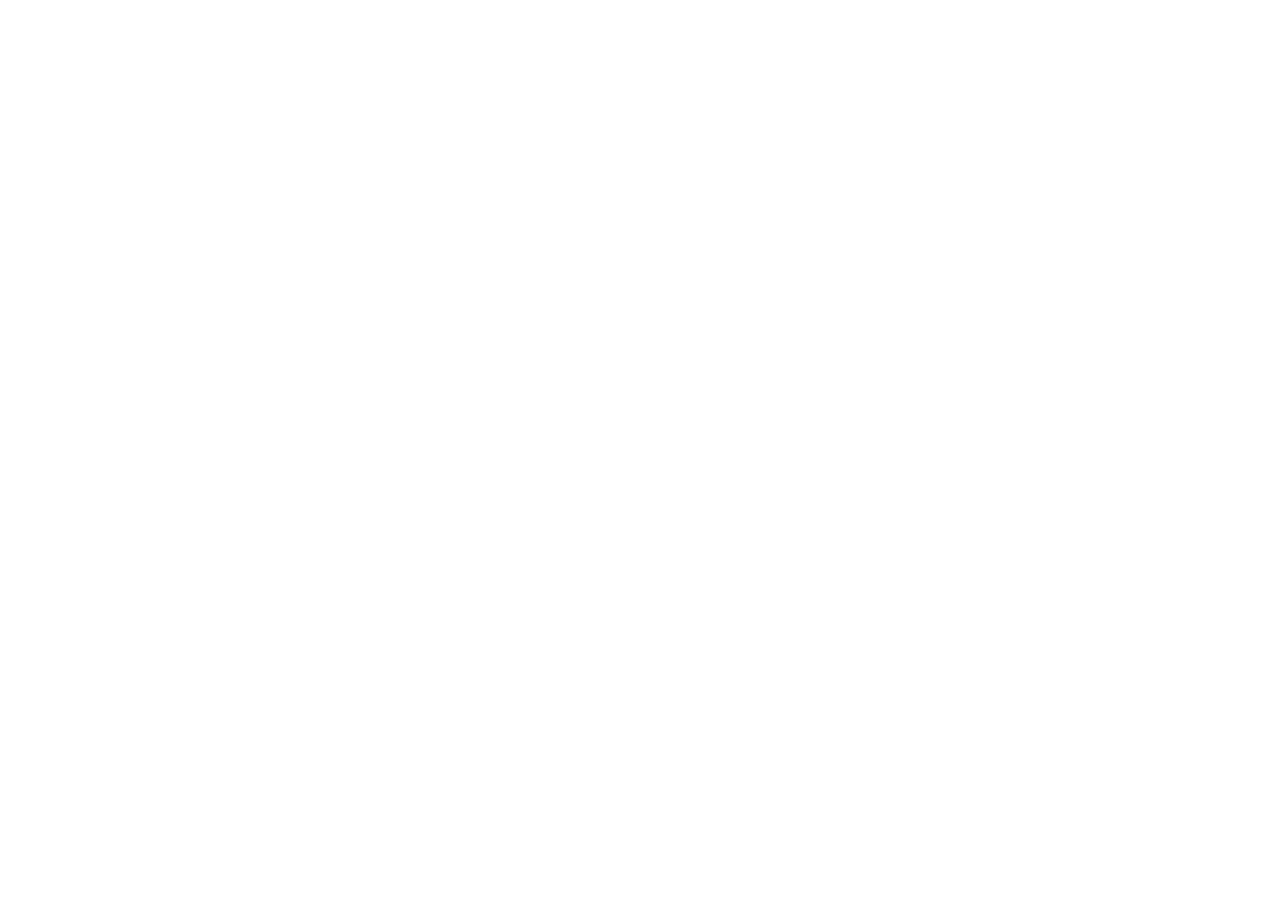
==== my_blog_doc/Ansible.html @ 01fc684f "Add new changes" ====
<!DOCTYPE html>
<html lang="en">
<head>
    <meta charset="UTF-8">
    <meta name="viewport" content="width=device-width, initial-scale=1.0">
    <title>Ansible</title>
</head>
<body>
    
</body>
</html>
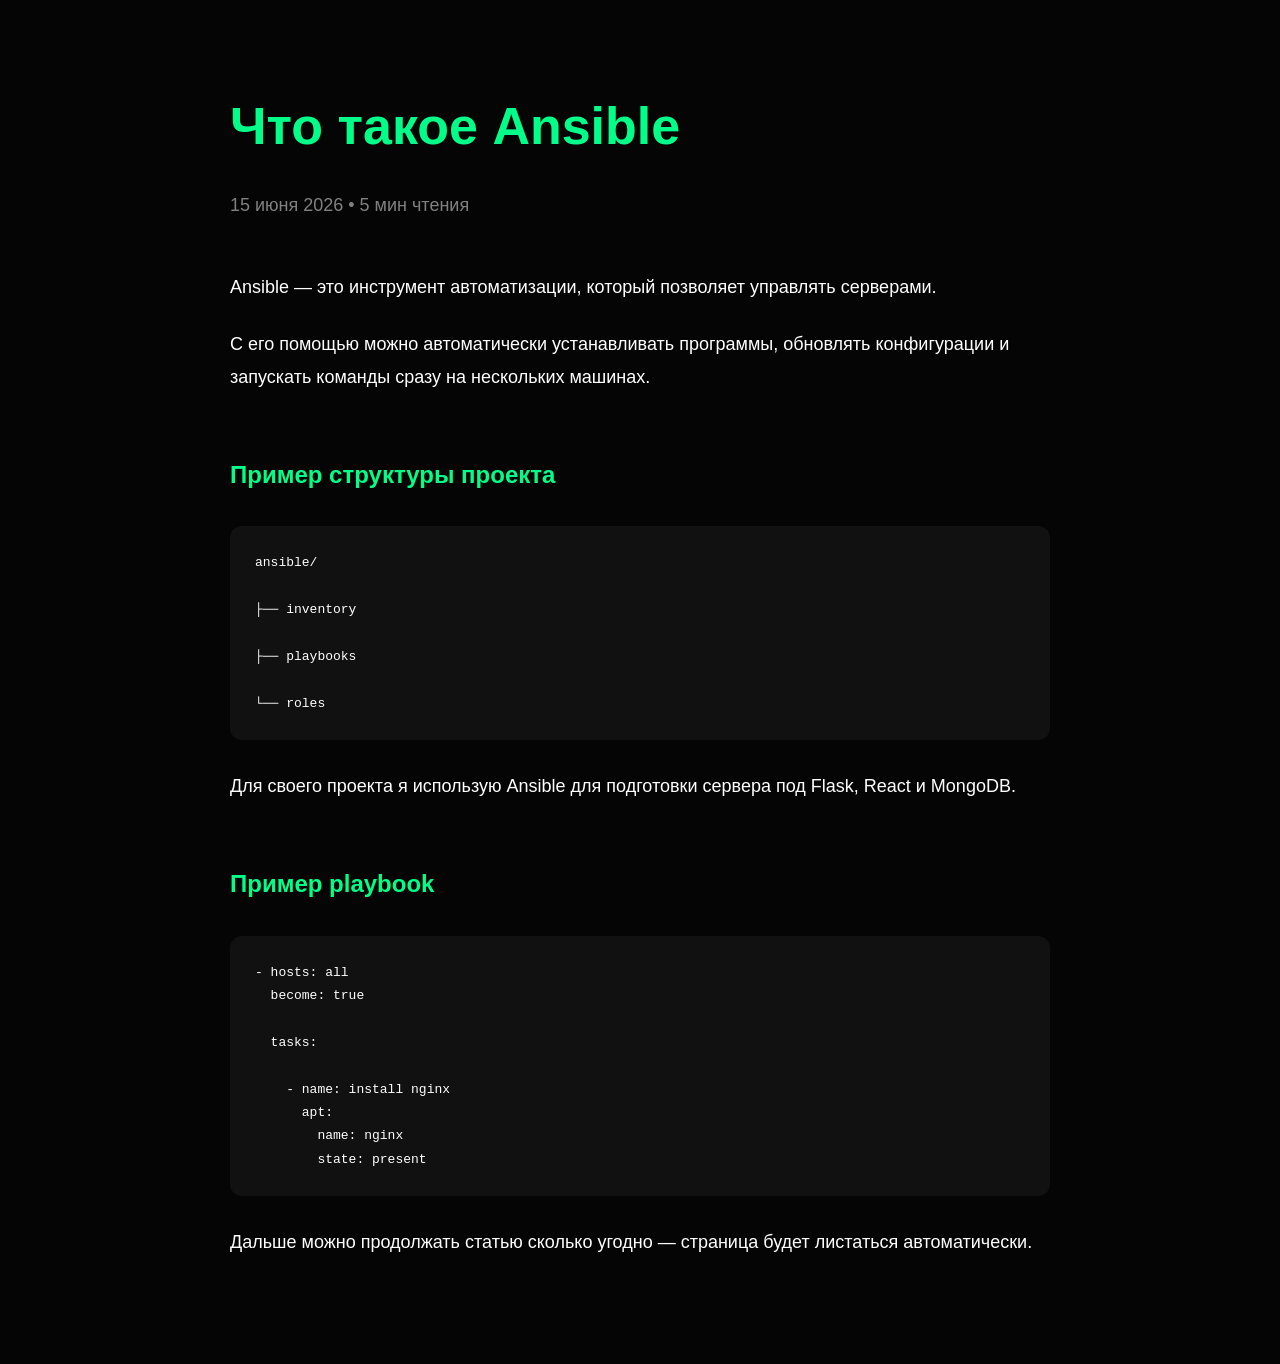
==== commit 800a94b7: "Add new changes" ====
--- a/my_blog_doc/Ansible.html
+++ b/my_blog_doc/Ansible.html
@@ -1,11 +1,73 @@
 <!DOCTYPE html>
-<html lang="en">
-<head>
-    <meta charset="UTF-8">
-    <meta name="viewport" content="width=device-width, initial-scale=1.0">
-    <title>Ansible</title>
-</head>
-<body>
+<html lang="ru">
+    <head>
+        <meta charset="UTF-8">
+        <meta name="viewport" content="width=device-width, initial-scale=1.0">
+        <link rel="stylesheet" href="my_blog_dog_css/ansible.css">
+        <title>Ansible</title>
+    </head>
+    <body>
+        <section class="article">
+
+<h1>
+Что такое Ansible
+</h1>
+
+<p class="date">
+15 июня 2026 • 5 мин чтения
+</p>
+
+
+<div class="content">
+    <p> Ansible — это инструмент автоматизации, который позволяет управлять серверами.</p>
+    <p> С его помощью можно автоматически устанавливать программы, обновлять конфигурации и запускать команды сразу на нескольких машинах.</p>
     
+    <h2>Пример структуры проекта</h2>
+
+<pre>
+ansible/
+
+├── inventory
+
+├── playbooks
+
+└── roles
+</pre>
+
+
+<p>
+Для своего проекта я использую
+Ansible для подготовки сервера
+под Flask, React и MongoDB.
+</p>
+
+
+<h2>
+Пример playbook
+</h2>
+
+<pre>
+- hosts: all
+  become: true
+
+  tasks:
+
+    - name: install nginx
+      apt:
+        name: nginx
+        state: present
+</pre>
+
+
+<p>
+Дальше можно продолжать статью сколько угодно —
+страница будет листаться автоматически.
+</p>
+
+</div>
+
+</section>
+
 </body>
+
 </html>
--- a/my_blog_doc/my_blog_dog_css/ansible.css
+++ b/my_blog_doc/my_blog_dog_css/ansible.css
@@ -0,0 +1,108 @@
+*{
+margin:0;
+
+padding:0;
+
+box-sizing:border-box;
+}
+
+body{
+
+background:#050505;
+
+color:white;
+
+font-family:Arial;
+
+line-height:1.8;
+
+}
+
+
+.article{
+
+max-width:900px;
+
+margin:auto;
+
+padding:
+
+80px
+40px;
+
+}
+
+
+h1{
+
+color:#00ff88;
+
+font-size:52px;
+
+margin-bottom:15px;
+
+}
+
+
+.date{
+
+color:gray;
+
+margin-bottom:50px;
+
+}
+
+
+h2{
+
+margin-top:60px;
+
+margin-bottom:20px;
+
+color:#00ff88;
+
+}
+
+
+p{
+
+margin-bottom:25px;
+
+font-size:18px;
+
+}
+
+
+pre{
+
+background:#111;
+
+padding:25px;
+
+border-radius:12px;
+
+overflow-x:auto;
+
+margin:
+
+30px
+0;
+
+}
+
+
+@media(max-width:768px){
+
+.article{
+
+padding:40px 20px;
+
+}
+
+h1{
+
+font-size:34px;
+
+}
+
+}
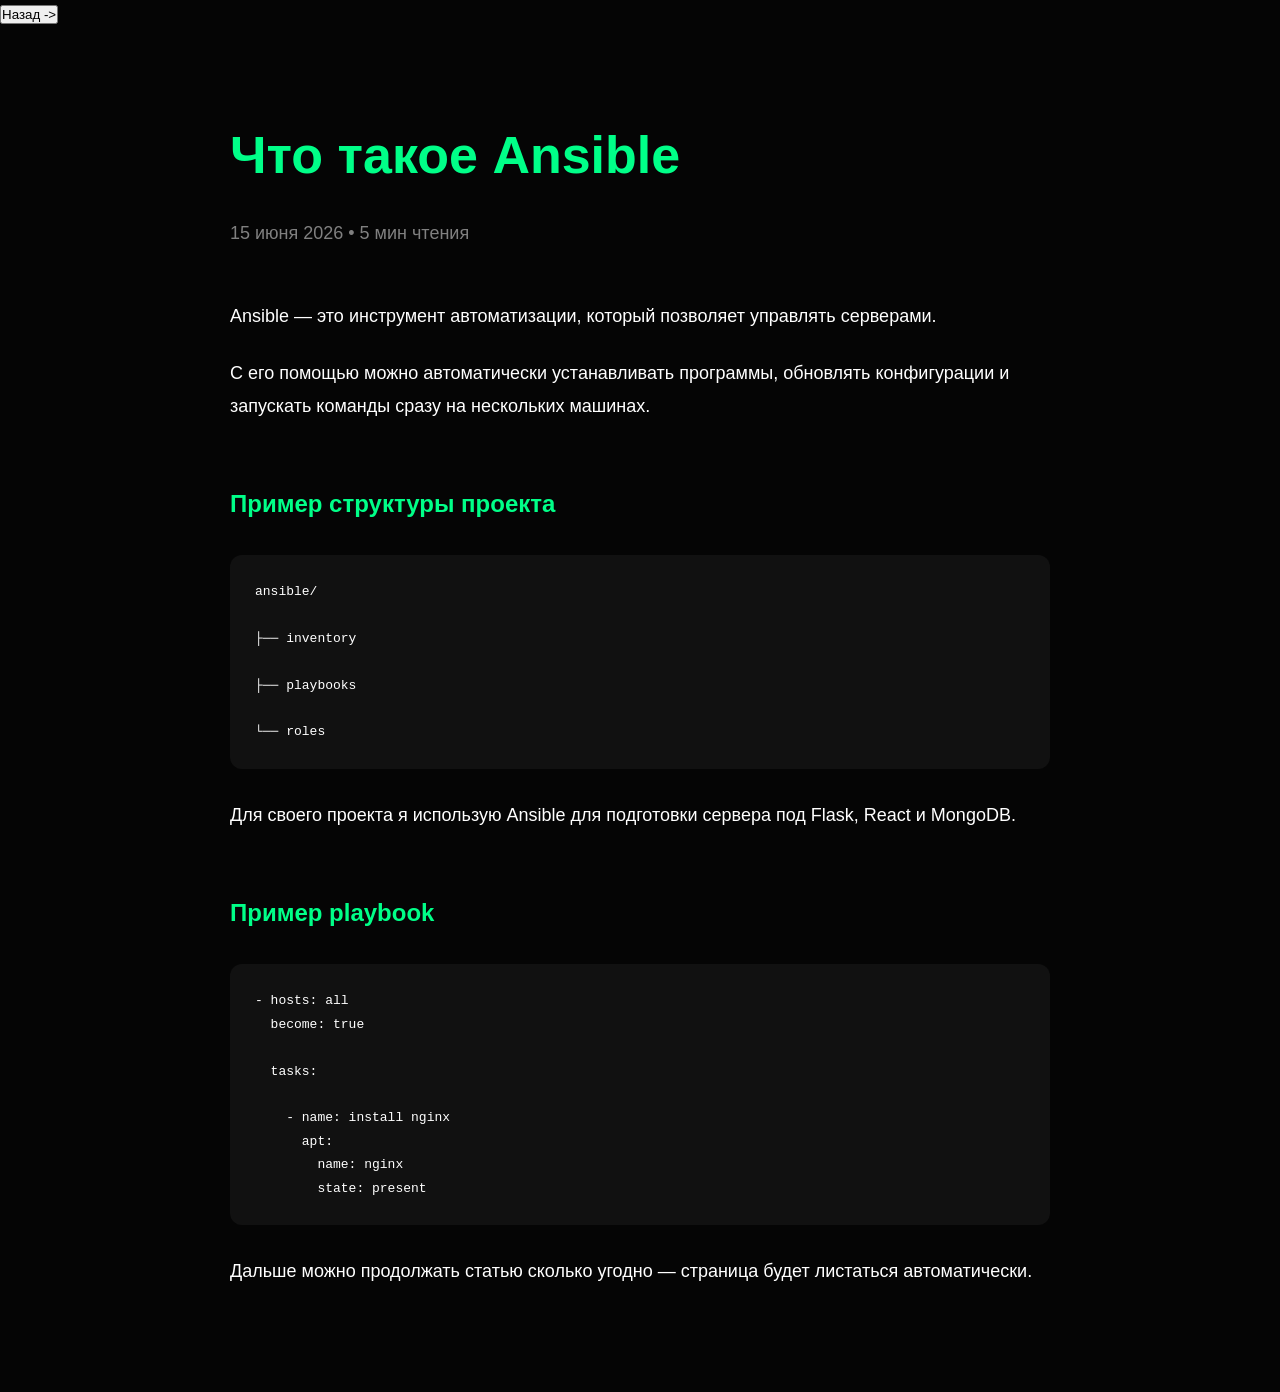
==== commit a35add3d: "Add new changes" ====
--- a/my_blog_doc/Ansible.html
+++ b/my_blog_doc/Ansible.html
@@ -7,6 +7,11 @@
         <title>Ansible</title>
     </head>
     <body>
+
+      <div class="btn_back">
+        <a href="https://dpotak.github.io/My_blog/"><button>Назад -></button></a>
+      </div>
+
         <section class="article">
 
 <h1>
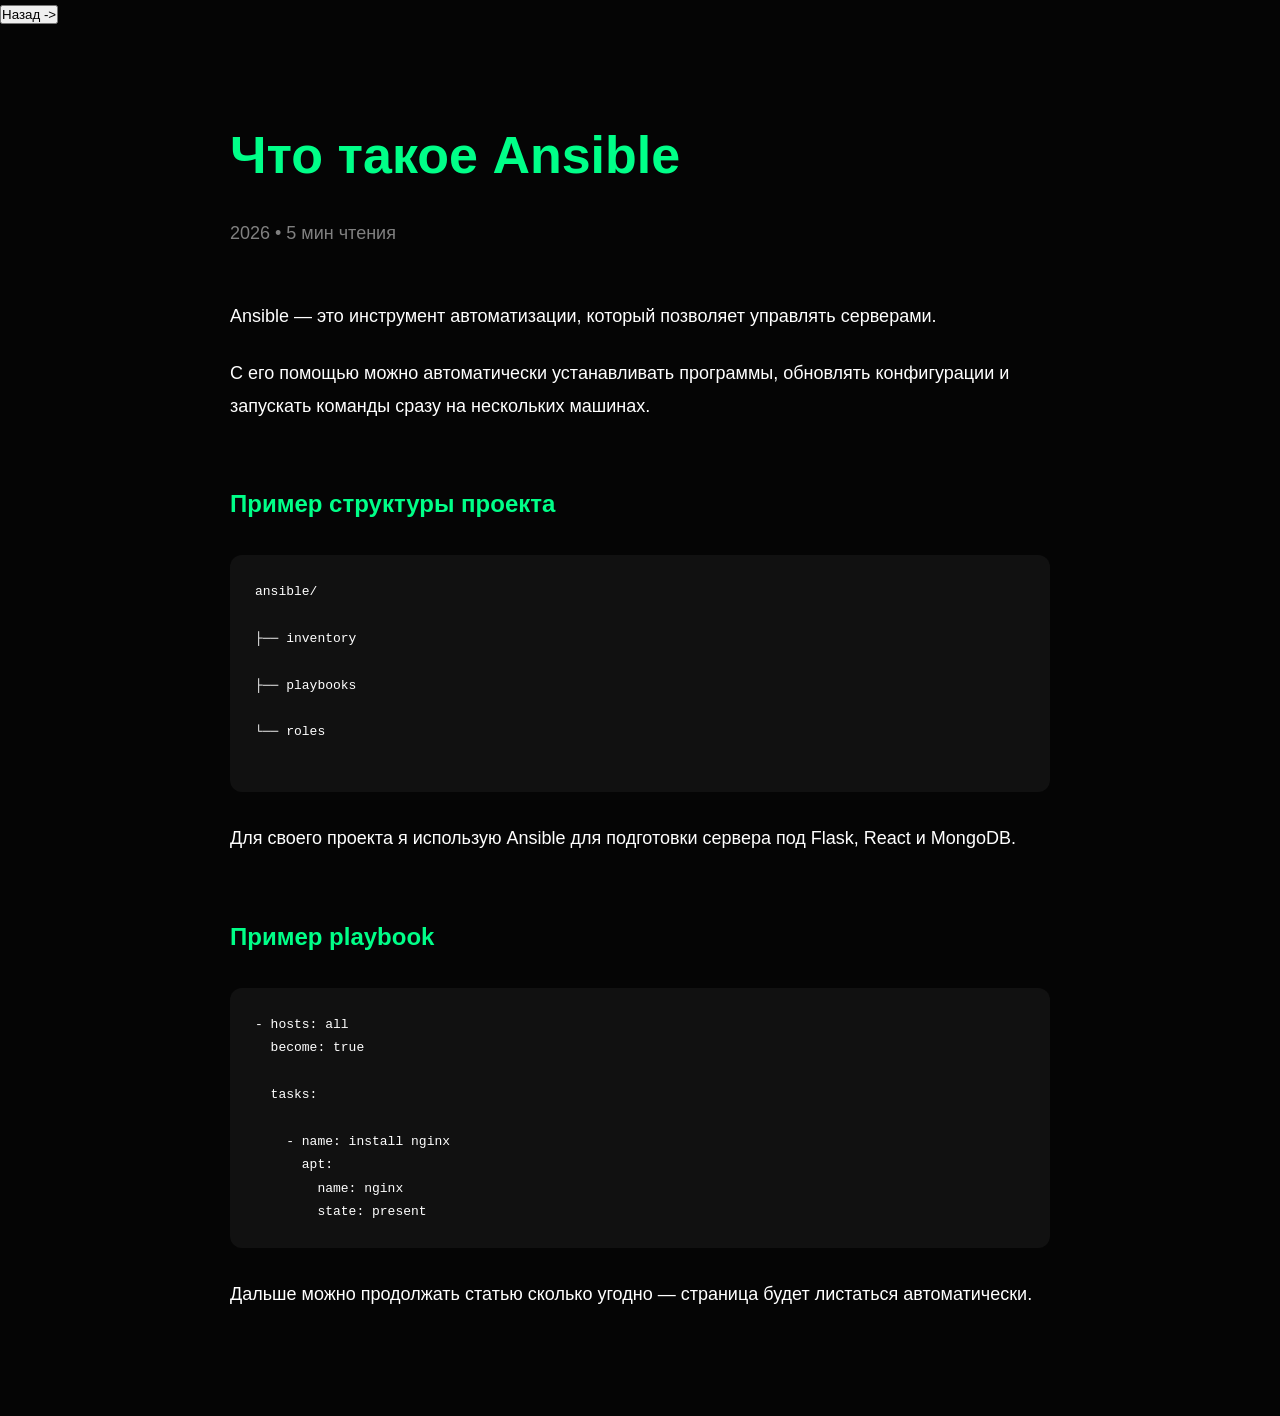
==== commit 6ade7b30: "Add new changes" ====
--- a/my_blog_doc/Ansible.html
+++ b/my_blog_doc/Ansible.html
@@ -13,23 +13,14 @@
       </div>
 
         <section class="article">
-
-<h1>
-Что такое Ansible
-</h1>
-
-<p class="date">
-15 июня 2026 • 5 мин чтения
-</p>
-
-
-<div class="content">
-    <p> Ansible — это инструмент автоматизации, который позволяет управлять серверами.</p>
-    <p> С его помощью можно автоматически устанавливать программы, обновлять конфигурации и запускать команды сразу на нескольких машинах.</p>
-    
-    <h2>Пример структуры проекта</h2>
-
-<pre>
+          <h1>Что такое Ansible</h1>
+          <p class="date">2026 • 5 мин чтения</p>
+          
+          <div class="content">
+            <p> Ansible — это инструмент автоматизации, который позволяет управлять серверами.</p>
+            <p> С его помощью можно автоматически устанавливать программы, обновлять конфигурации и запускать команды сразу на нескольких машинах.</p>
+            <h2>Пример структуры проекта</h2>
+            <pre>
 ansible/
 
 ├── inventory
@@ -37,19 +28,9 @@
 ├── playbooks
 
 └── roles
-</pre>
-
-
-<p>
-Для своего проекта я использую
-Ansible для подготовки сервера
-под Flask, React и MongoDB.
-</p>
-
-
-<h2>
-Пример playbook
-</h2>
+          </pre>
+          <p>Для своего проекта я использую Ansible для подготовки сервера под Flask, React и MongoDB.</p>
+          <h2>Пример playbook</h2>
 
 <pre>
 - hosts: all
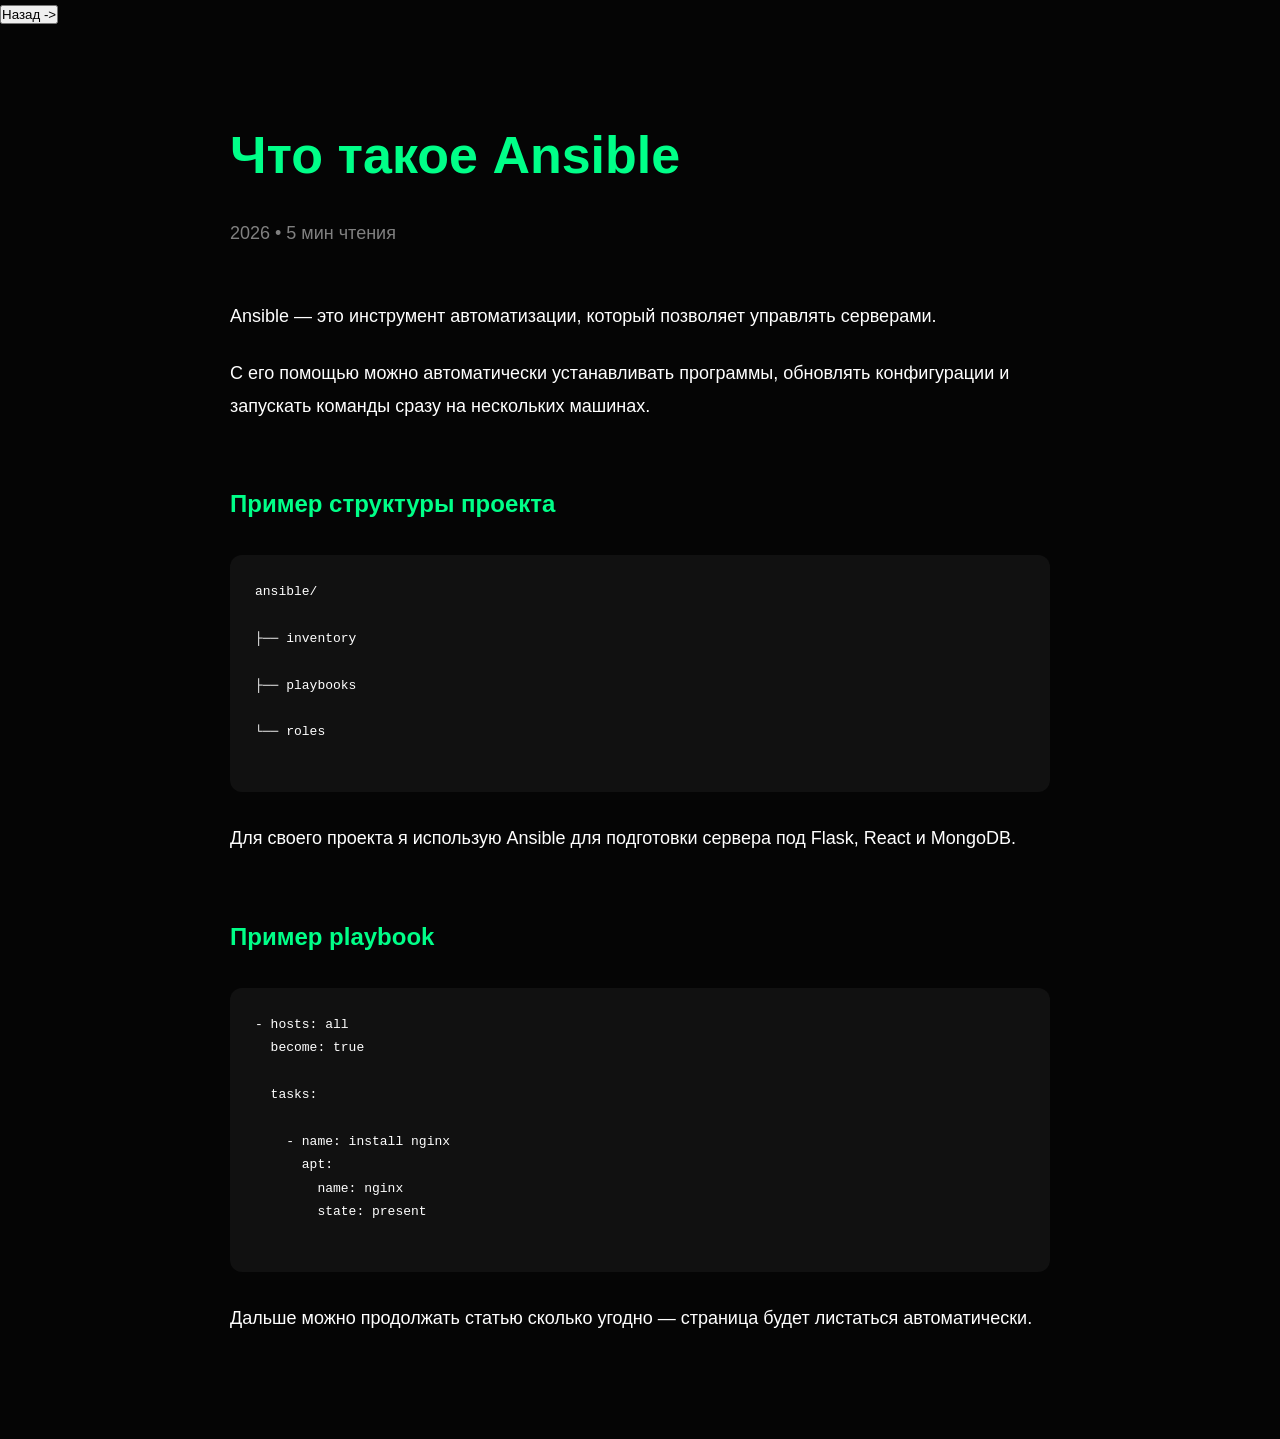
==== commit d1e586f4: "Add new changes" ====
--- a/my_blog_doc/Ansible.html
+++ b/my_blog_doc/Ansible.html
@@ -31,8 +31,8 @@
           </pre>
           <p>Для своего проекта я использую Ansible для подготовки сервера под Flask, React и MongoDB.</p>
           <h2>Пример playbook</h2>
-
-<pre>
+          
+          <pre>
 - hosts: all
   become: true
 
@@ -42,18 +42,9 @@
       apt:
         name: nginx
         state: present
-</pre>
-
-
-<p>
-Дальше можно продолжать статью сколько угодно —
-страница будет листаться автоматически.
-</p>
-
-</div>
-
-</section>
-
-</body>
-
-</html>+        </pre>
+        <p>Дальше можно продолжать статью сколько угодно — страница будет листаться автоматически.</p>
+      </div>
+    </section>
+  </body>
+  </html>
